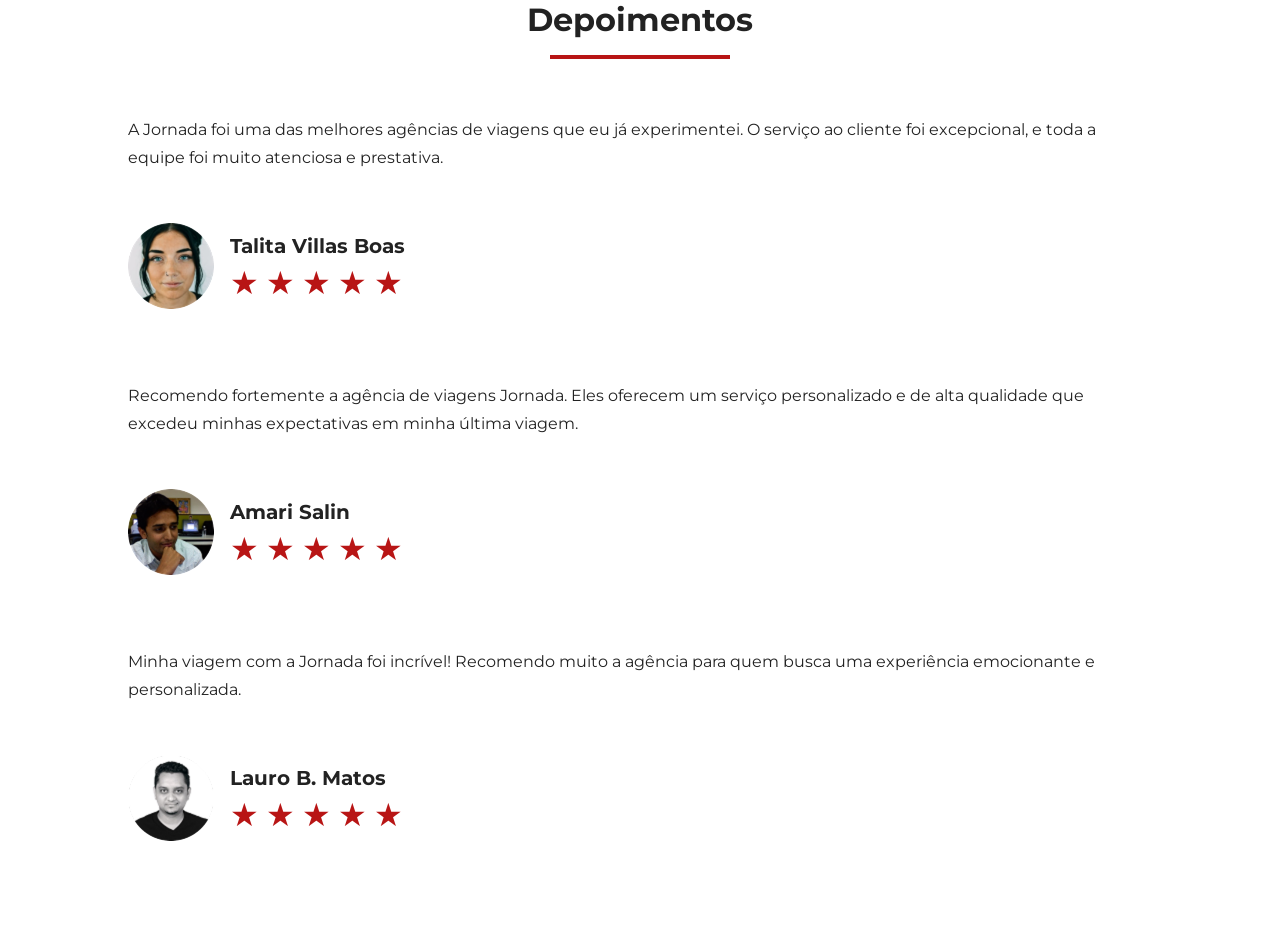
==== index.html @ 0ff7e0fc "Início da construção da sessão de depoimentos" ====
<!doctype html>
<html lang="pt-br">
  <head>
    <meta charset="UTF-8" />
    <meta name="viewport" content="width=device-width, initial-scale=1.0" />
    <title>Jornada Viagens</title>
    <link rel="stylesheet" href="css/style.css" />
  </head>
  <body>
    <!-- <header>
      <a href="index.html" title="Voltar para a página inicial" class="logo">
        <img
          class="logo-mobile"
          src="./img/bussola-jornada-branca.png"
          alt="Bussola do logo Jornada Viagens, na cor branca"
        />
        <img
          class="logo-desktop"
          src="./img/bussola-com-texto-jornada-branco.png"
          alt="Bussola do logo Jornada Viagens, na cor branca"
        />
      </a>
      <div class="navigation-menu">
        <label for="menu"><img src="./img/menu.png" alt="Menu" /></label>
        <input type="checkbox" name="" id="menu" hidden />
        <nav>
          <ul>
            <li>
              <a href="blog.html" target="_blank" title="Acessar blog">Blog</a>
            </li>
            <li>
              <a
                href="pacotes.html"
                target="_blank"
                title="Acessar pacotes de viagem"
                >Pacotes de viagem</a
              >
            </li>
            <li>
              <a href="contato.html" target="_blank" title="Acessar contato"
                >Contato</a
              >
            </li>
          </ul>
        </nav>
      </div>
    </header>

    <section class="hero">
      <div class="hero-img"></div>
      <h2>
        Somos uma agência apaixonada por criar viagens inesquecíveis. Do destino
        à seleção das atividades, cuidamos de todos os detalhes para que você
        aproveite ao máximo cada momento da sua jornada!
      </h2>
    </section>

    <section class="offers">
      <div class="section-title">
        <h2>Ofertas da semana</h2>
        <hr />
      </div>
      <div class="offer-cards">
        <article class="card japao">
          <header>
            <p>HOTEL + AÉREO</p>
            <h3>Japão <br> <span>R$4000</span></h3>
          </header>
          <footer>
            <a href="#" class="button">Ver detalhes</a>
          </footer>
        </article>

        <article class="card sanandreas">
          <header>
            <p>HOTEL + AÉREO</p>
            <h3>San Andreas <br> <span>R$3000</span></h3>
          </header>
          <footer>
            <a href="#" class="button">Ver detalhes</a>
          </footer>
        </article>

        <article class="card paraiba">
          <header>
            <p>HOTEL + AÉREO</p>
            <h3>Paraíba <br> <span>R$1200</span></h3>
          </header>
          <footer>
            <a href="#" class="button">Ver detalhes</a>
          </footer>
        </article>

        <article class="card manaus">
          <header>
            <p>HOTEL + AÉREO</p>
            <h3>Manaus <br> <span>R$1600</span></h3>
          </header>
          <footer>
            <a href="#" class="button">Ver detalhes</a>
          </footer>
        </article>
      </div>
    </section>
  
    <section class="categories">
      <div class="section-title">
        <h2>Busque por Categoria</h2>
        <hr>
      </div>
      <div class="categories-cards">
        <div class="card">
          <a 
          href="#"
          target="_blank"
          title="Busque pela categoria Pacotes Nacionais">
            <img 
            src="./img/pacotes-nacionais-icon.svg" alt="Ícone cinza de uma pessoa fazendo caminhada">
            <h3>Pacotes Nacionais</h3>
          </a>
        </div>
        <div class="card">
          <a 
          href="#"
          target="_blank"
          title="Busque pela categoria Pacotes Internacionais">
            <img src="./img/pacotes-internacionais-icon.svg" alt="Ícone cinza de um avião">
            <h3>Pacotes Internacionais</h3>
          </a>
        </div>
        <div class="card">
          <a 
          href="#"
          target="_blank"
          title="Busque pela categoria Transfer">
            <img src="./img/transfer-icon.svg" alt="Ícone cinza de um carro">
            <h3>Transfer</h3>
          </a>
        </div>
        <div class="card">
          <a 
          href="#"
          target="_blank"
          title="Busque pela categoria Seguro Viagem">
            <img src="./img/seguro-viagem-icon.svg" alt="Ícone cinza de um globo com um cadeado">
            <h3>Seguro Viagem</h3>
          </a>
        </div>
      </div>
    </section> 

    <section class="destinations">
      <div class="section-title">
        <h2>Destinos Populares</h2>
        <hr>
      </div>
      <div class="destinations-items">
        <article class="item">
          <header>
            <div class="img-item tokyo"></div>
            <h4>Tokyo</h4>
          </header>
          <p>Tóquio é uma cidade vibrante e cosmopolita, com seus templos históricos, museus de arte moderna e arranha-céus icônicos. Não perca a chance de mergulhar em sua atmosfera fascinante.</p>
          <footer>
            <a href="#" class="button">Ver detalhes</a>
          </footer>
        </article>
        <article class="item">
          <header>
            <div class="img-item osaka"></div>
            <h4>Osaka</h4>
          </header>
          <p>Osaka é uma cidade agitada e moderna no Japãos. A cidade é famosa por sua gastronomia deliciosa e por ser um excelente ponto de partida para explorar outras cidades japonesas próximas.</p>
          <footer>
            <a href="#" class="button">Ver detalhes</a>
          </footer>
        </article>
      </div>
    </section> 

    <section class="payments">
      <div class="section-title">
        <h2>Condições de pagamento</h2>
        <hr />
      </div>
      <div class="payments-content">
        <div class="text-content">
          <h3 class="content-title">Parcelamento em até 12x!</h3>
          <p class="content-text">Viaje pagando em até 12 parcelas no cartão, à vista no crédito com 5% de desconto ou no Pix com 10% de desconto! </p>
        </div>
        <div class="image-content">
          <div class="image bag"></div>
          <div class="image passport"></div>
          <div class="image people colspan-2"></div>
        </div>
      </div>
    </section> -->

    <section class="testimonials">
      <div class="section-title">
        <h2>Depoimentos</h2>
        <hr />
      </div>
      <div class="testimonial-container">
        <article>
          <header>
            <p>A Jornada foi uma das melhores agências de viagens que eu já experimentei. O serviço ao cliente foi excepcional, e toda a equipe foi muito atenciosa e prestativa.</p>
          </header>
          <footer>
            <img src="./img/profile-talita.png" alt="Imagem de perfil da cliente Talita">
            <div class="profile-content">
              <h4>Talita Villas Boas</h4>
              <div class="rating">
                <span class="star">★</span>
                <span class="star">★</span>
                <span class="star">★</span>
                <span class="star">★</span>
                <span class="star">★</span>
              </div>
            </div>
          </footer>
        </article>
        <article>
          <header>
            <p>Recomendo fortemente a agência de viagens Jornada. Eles oferecem um serviço personalizado e de alta qualidade que excedeu minhas expectativas em minha última viagem.</p>
          </header>
          <footer>
            <img src="./img/profile-amari.png" alt="Imagem de perfil da cliente Amari">
            <div class="profile-content">
              <h4>Amari Salin</h4>
              <div class="rating">
                <span class="star">★</span>
                <span class="star">★</span>
                <span class="star">★</span>
                <span class="star">★</span>
                <span class="star">★</span>
              </div>
            </div>
          </footer>
        </article>
        <article>
          <header>
            <p>Minha viagem com a Jornada foi incrível! Recomendo muito a agência para quem busca uma experiência emocionante e personalizada.</p>
          </header>
          <footer>
            <img src="./img/profile-lauro.png" alt="Imagem de perfil da cliente Lauro">
            <div class="profile-content">
              <h4>Lauro B. Matos</h4>
              <div class="rating">
                <span class="star">★</span>
                <span class="star">★</span>
                <span class="star">★</span>
                <span class="star">★</span>
                <span class="star">★</span>
              </div>
            </div>
          </footer>
        </article>
      </div>
    </section>
  </body>
</html>
---- css/style.css ----
@import url("./global.css");
@import url("./header.css");
@import url("./hero.css");
@import url("./offers.css");
@import url('./categories.css');
@import url("./destinations.css");
@import url("./payments.css");
@import url("./testimonials.css");
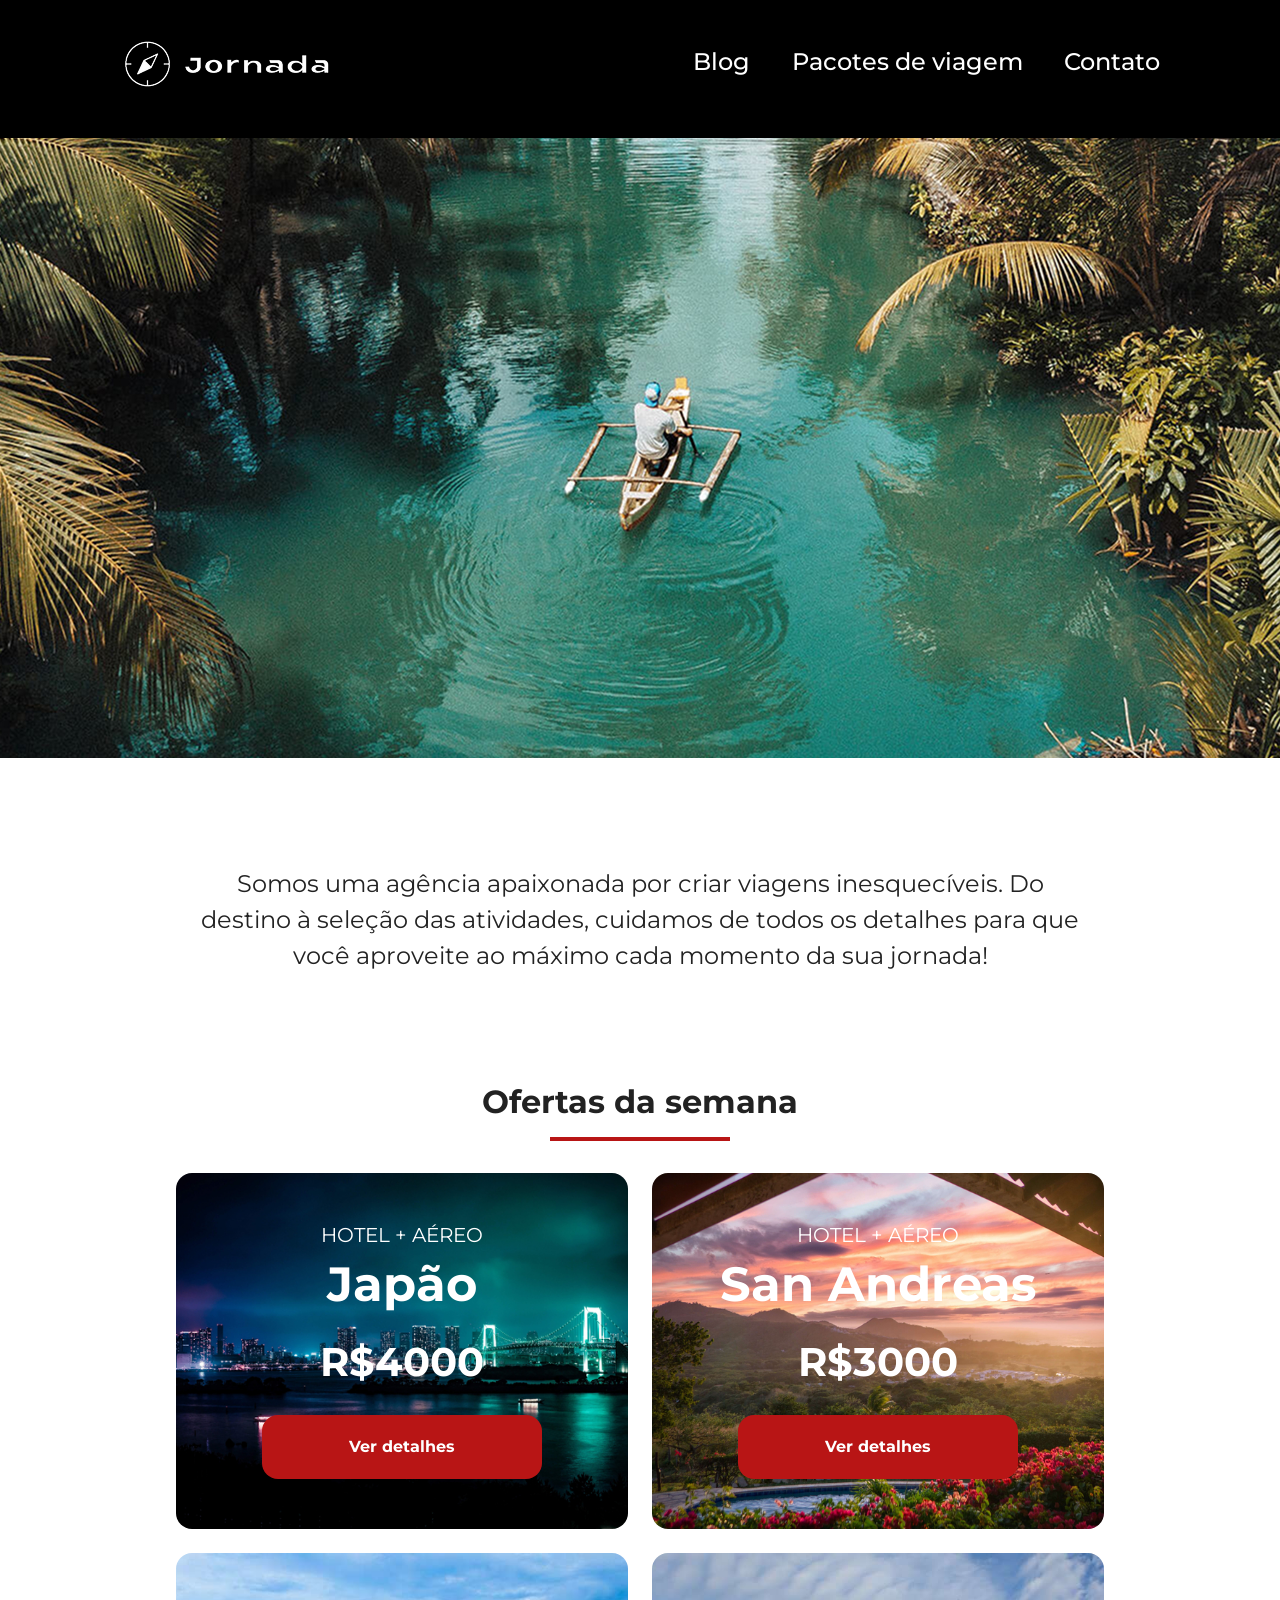
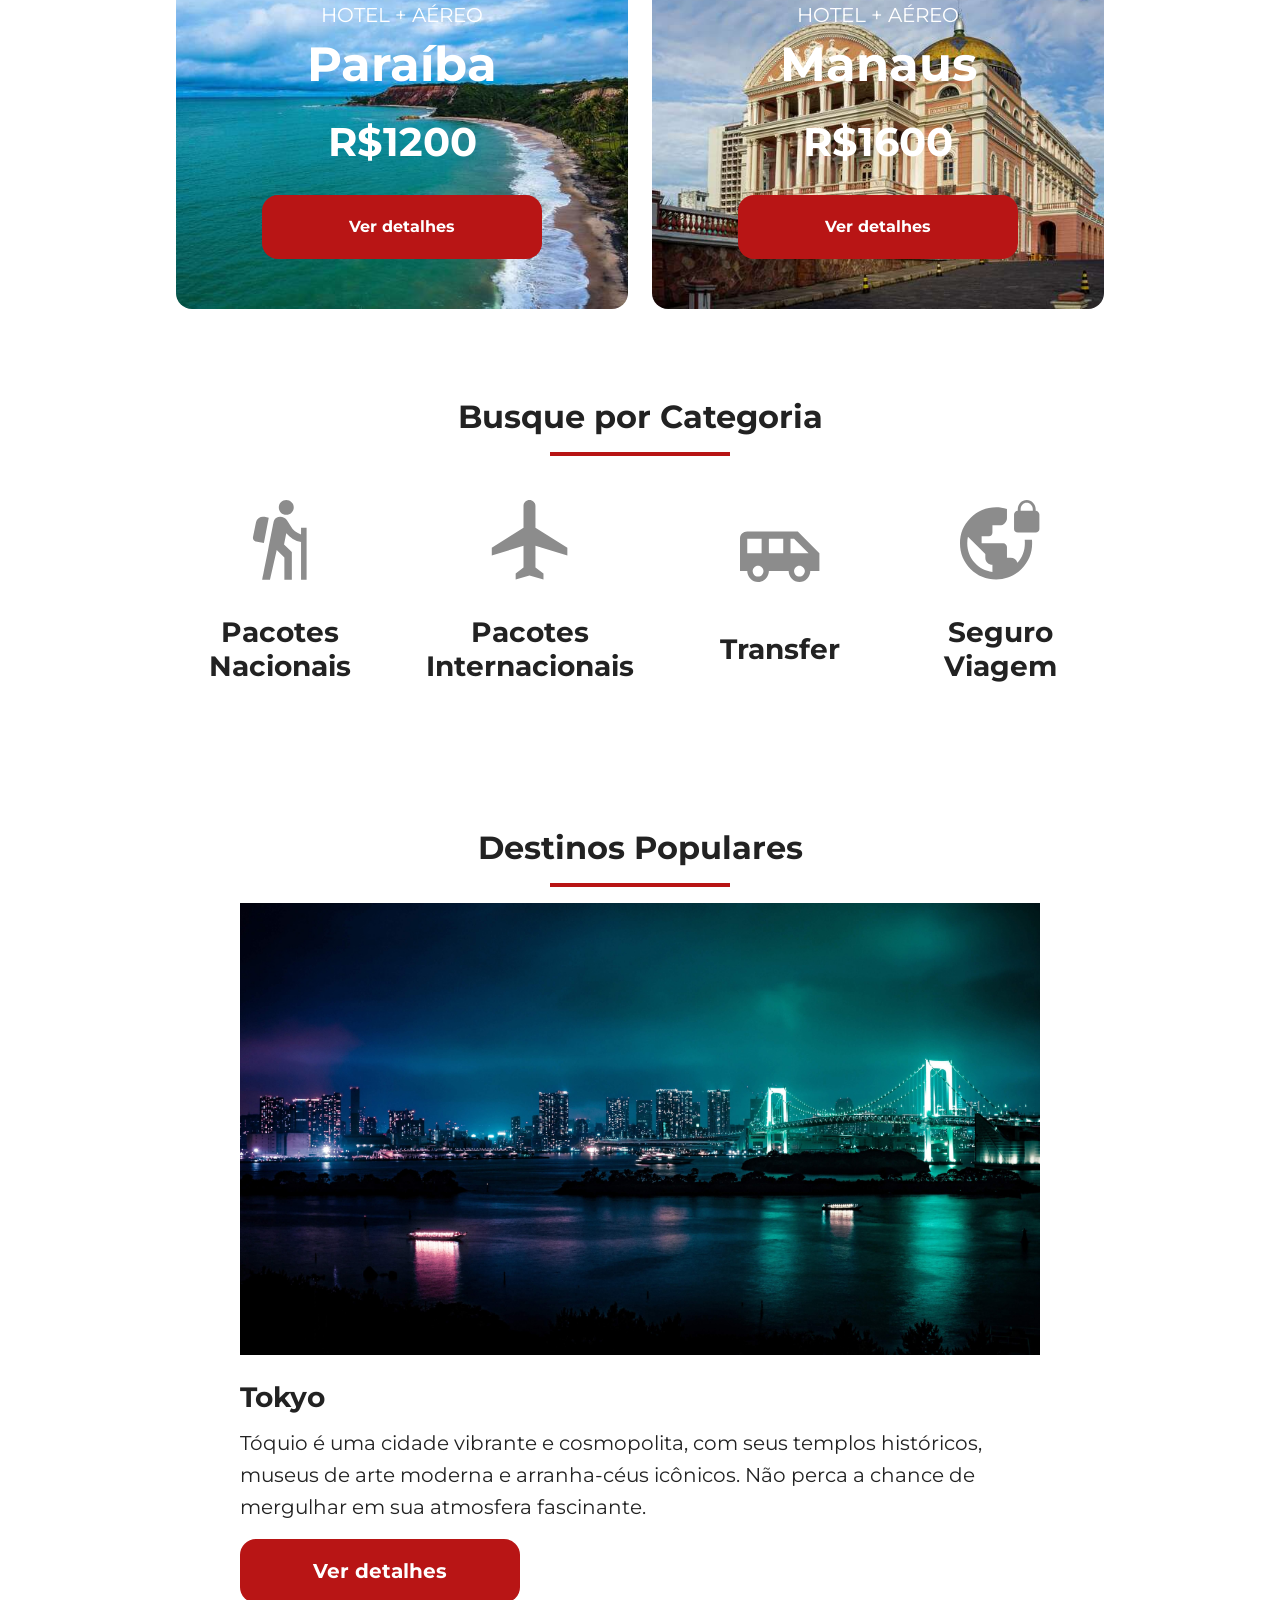
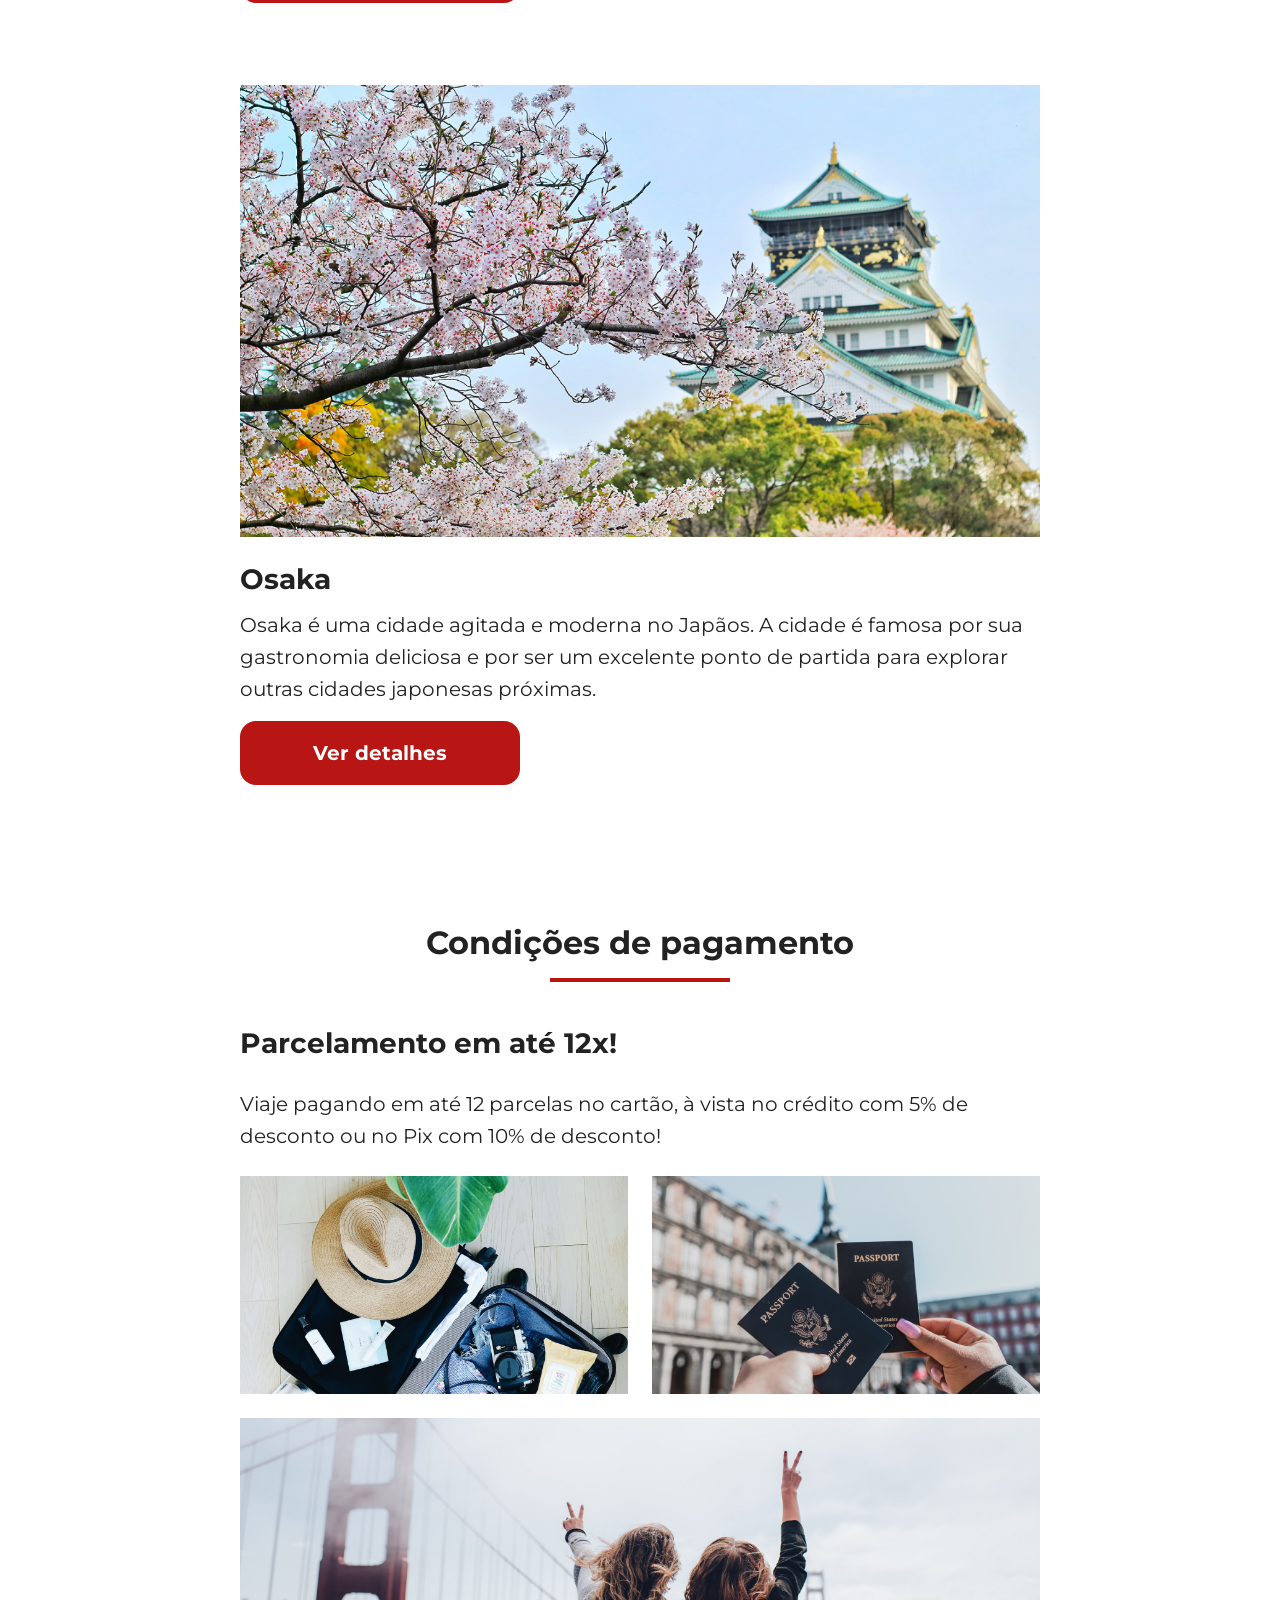
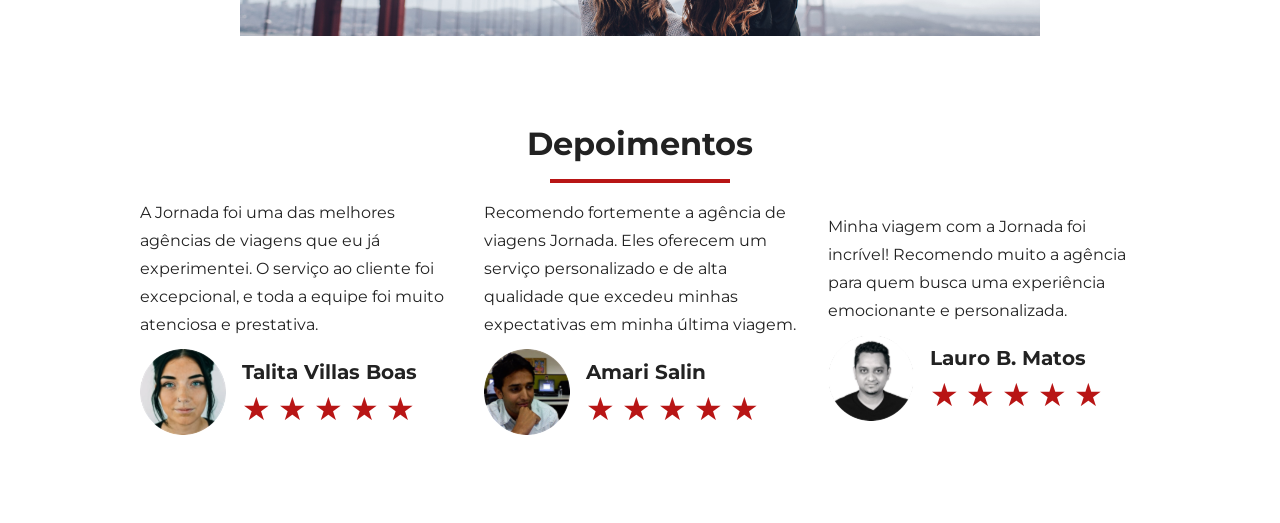
==== commit 79d946ce: "Ajustes da responsividade da sessão de depoimentos para tablet e desktop" ====
--- a/index.html
+++ b/index.html
@@ -7,7 +7,7 @@
     <link rel="stylesheet" href="css/style.css" />
   </head>
   <body>
-    <!-- <header>
+    <header>
       <a href="index.html" title="Voltar para a página inicial" class="logo">
         <img
           class="logo-mobile"
@@ -194,7 +194,7 @@
           <div class="image people colspan-2"></div>
         </div>
       </div>
-    </section> -->
+    </section>
 
     <section class="testimonials">
       <div class="section-title">
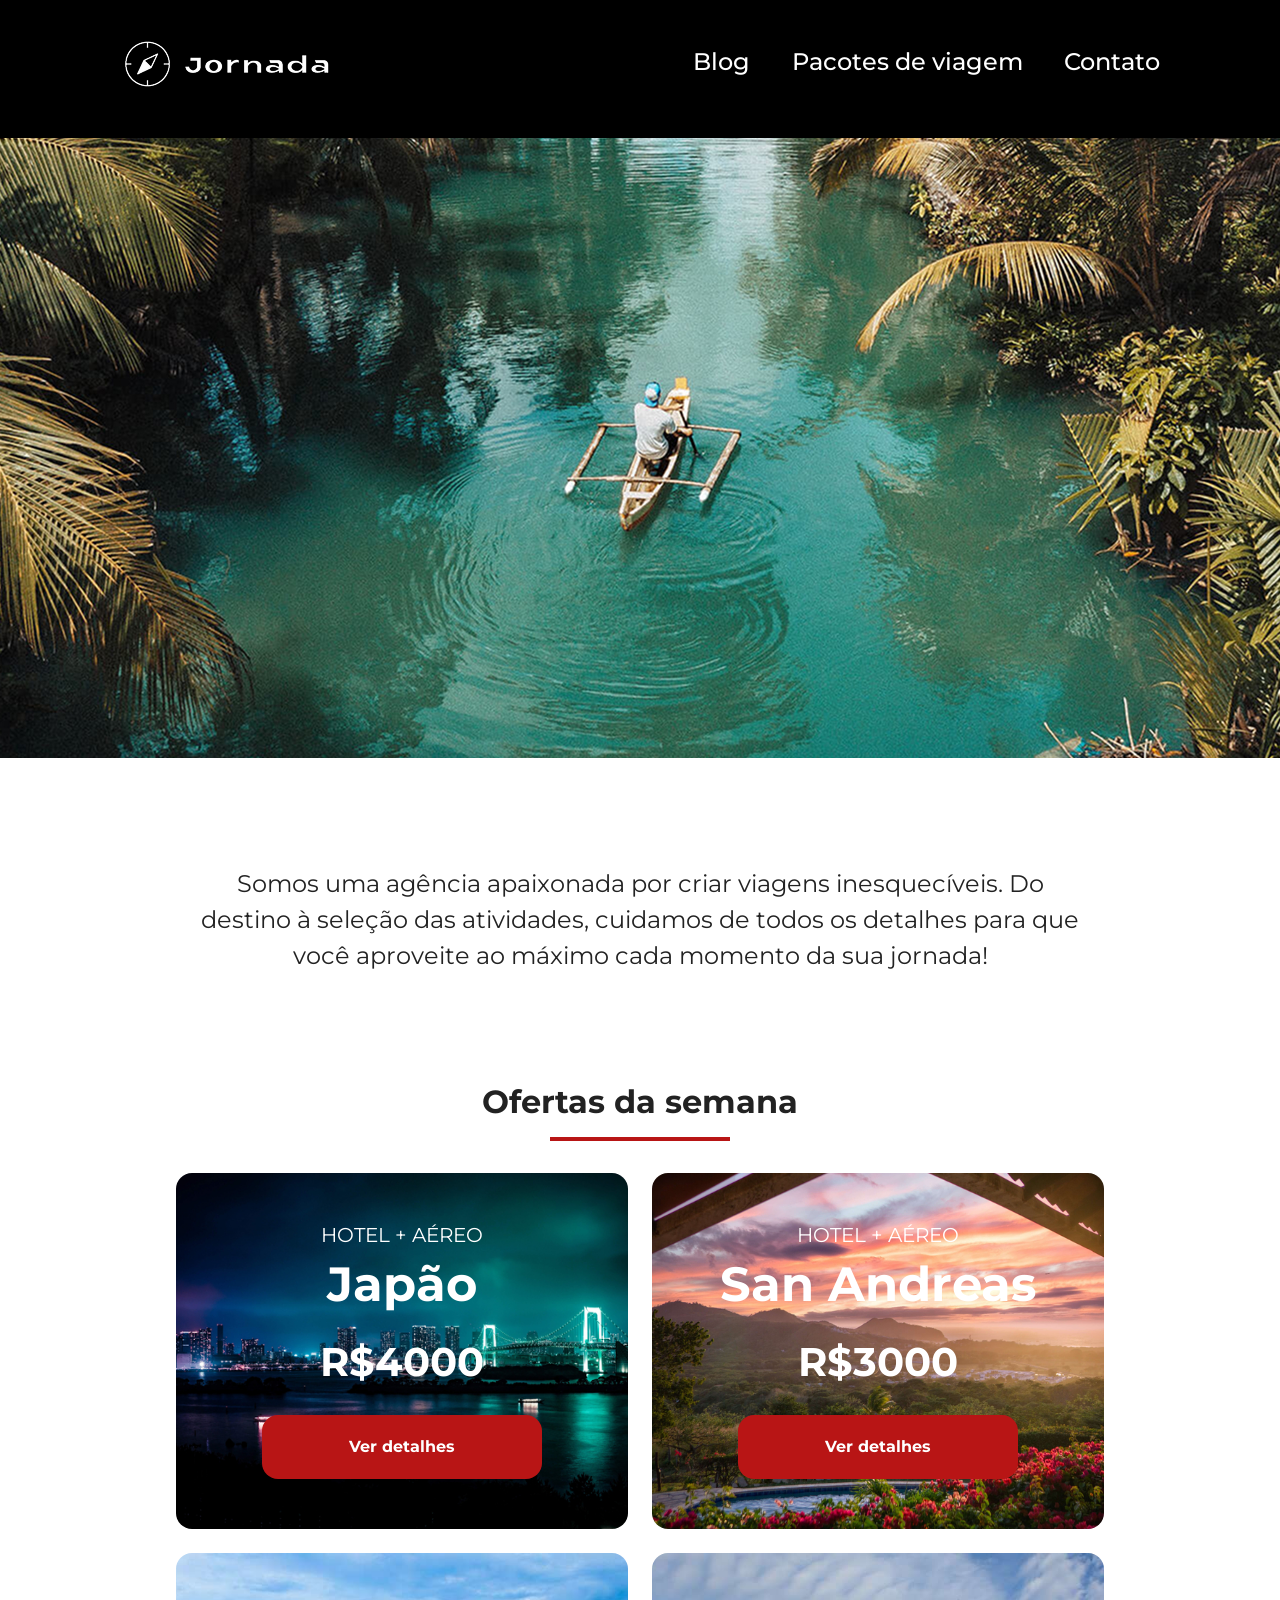
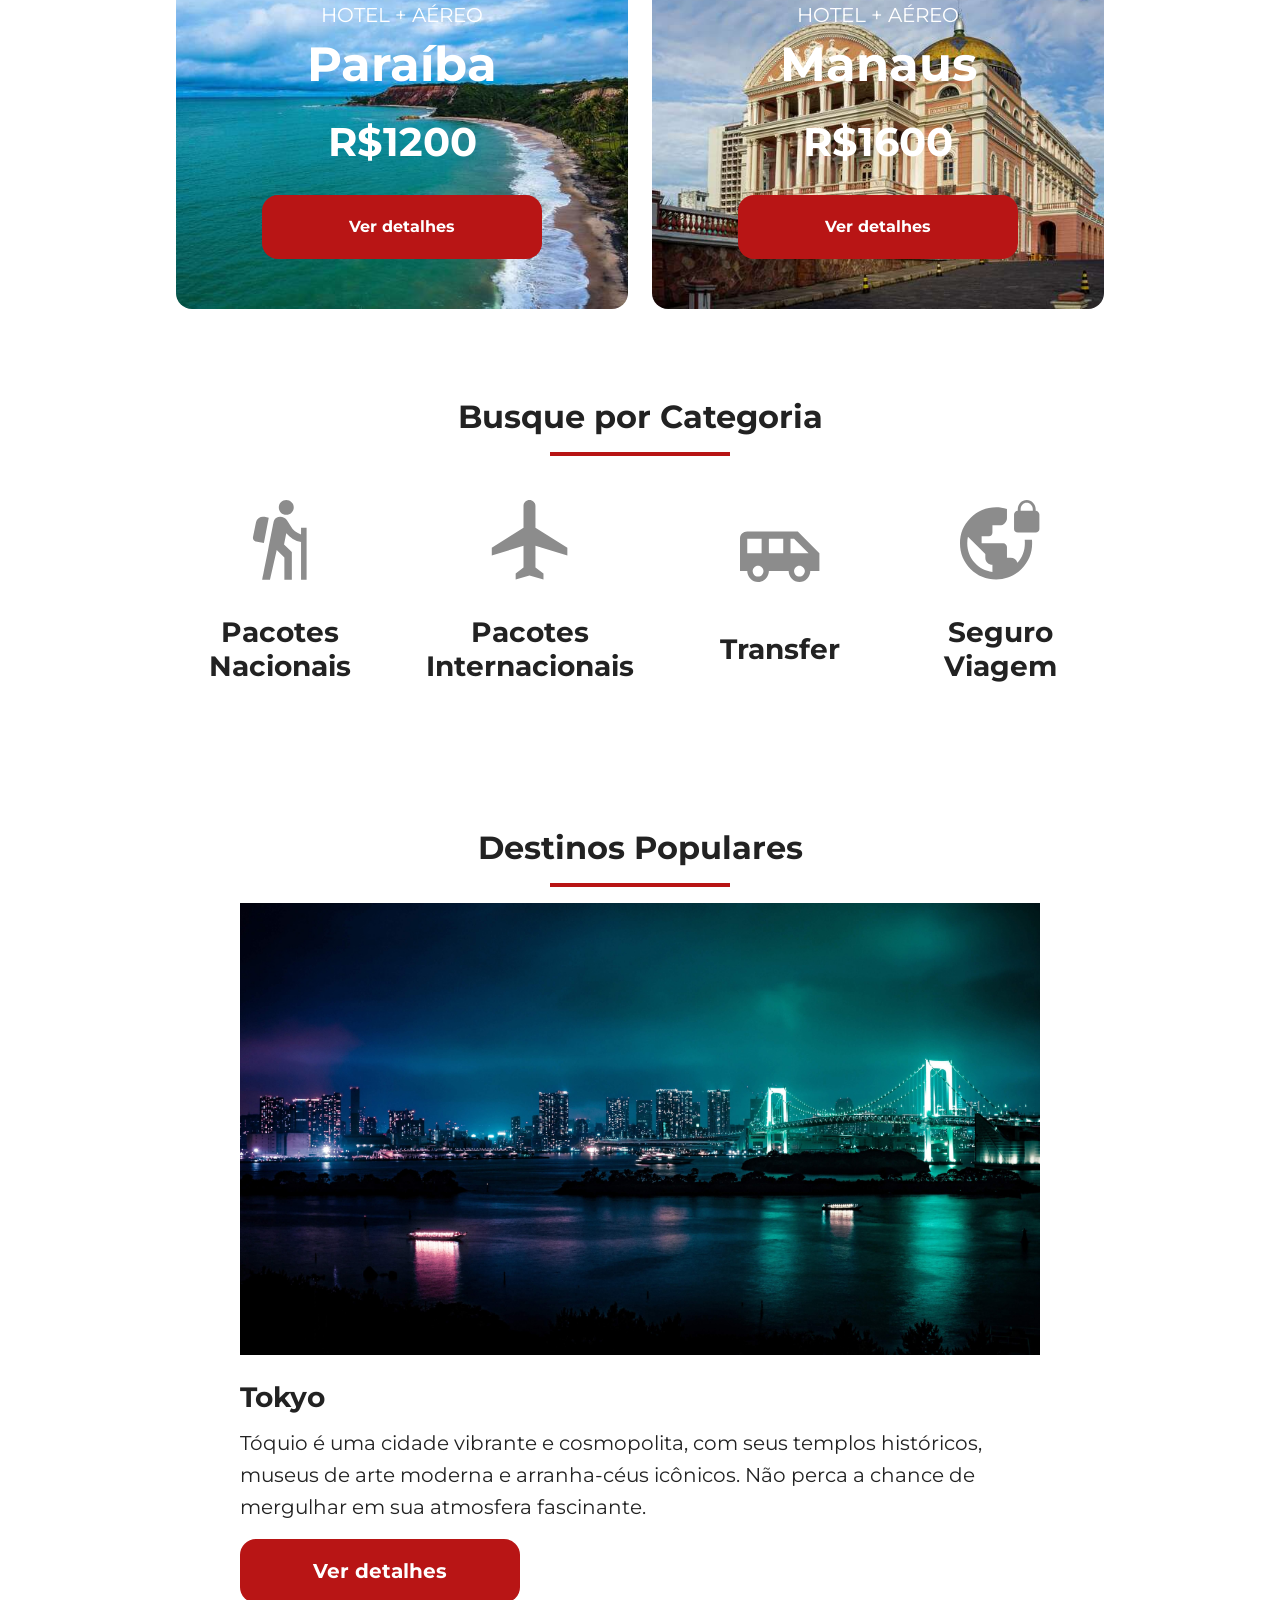
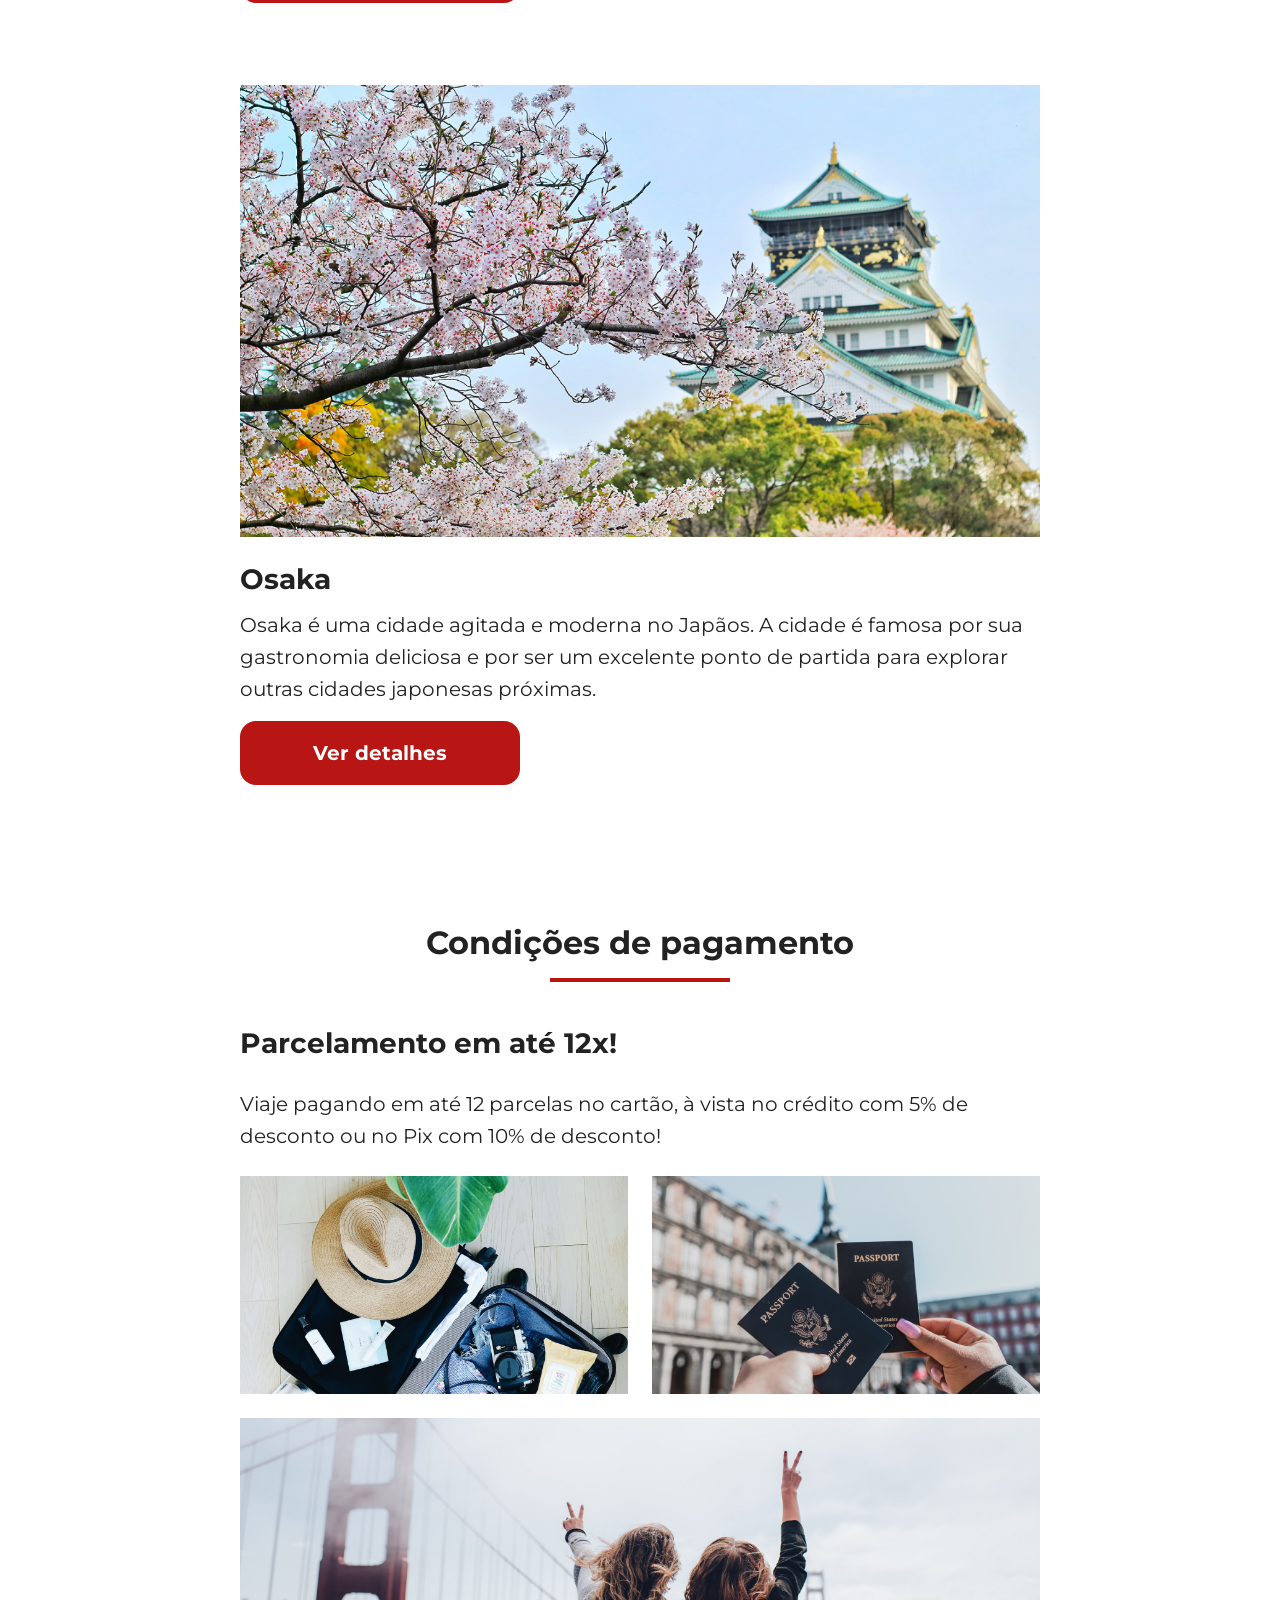
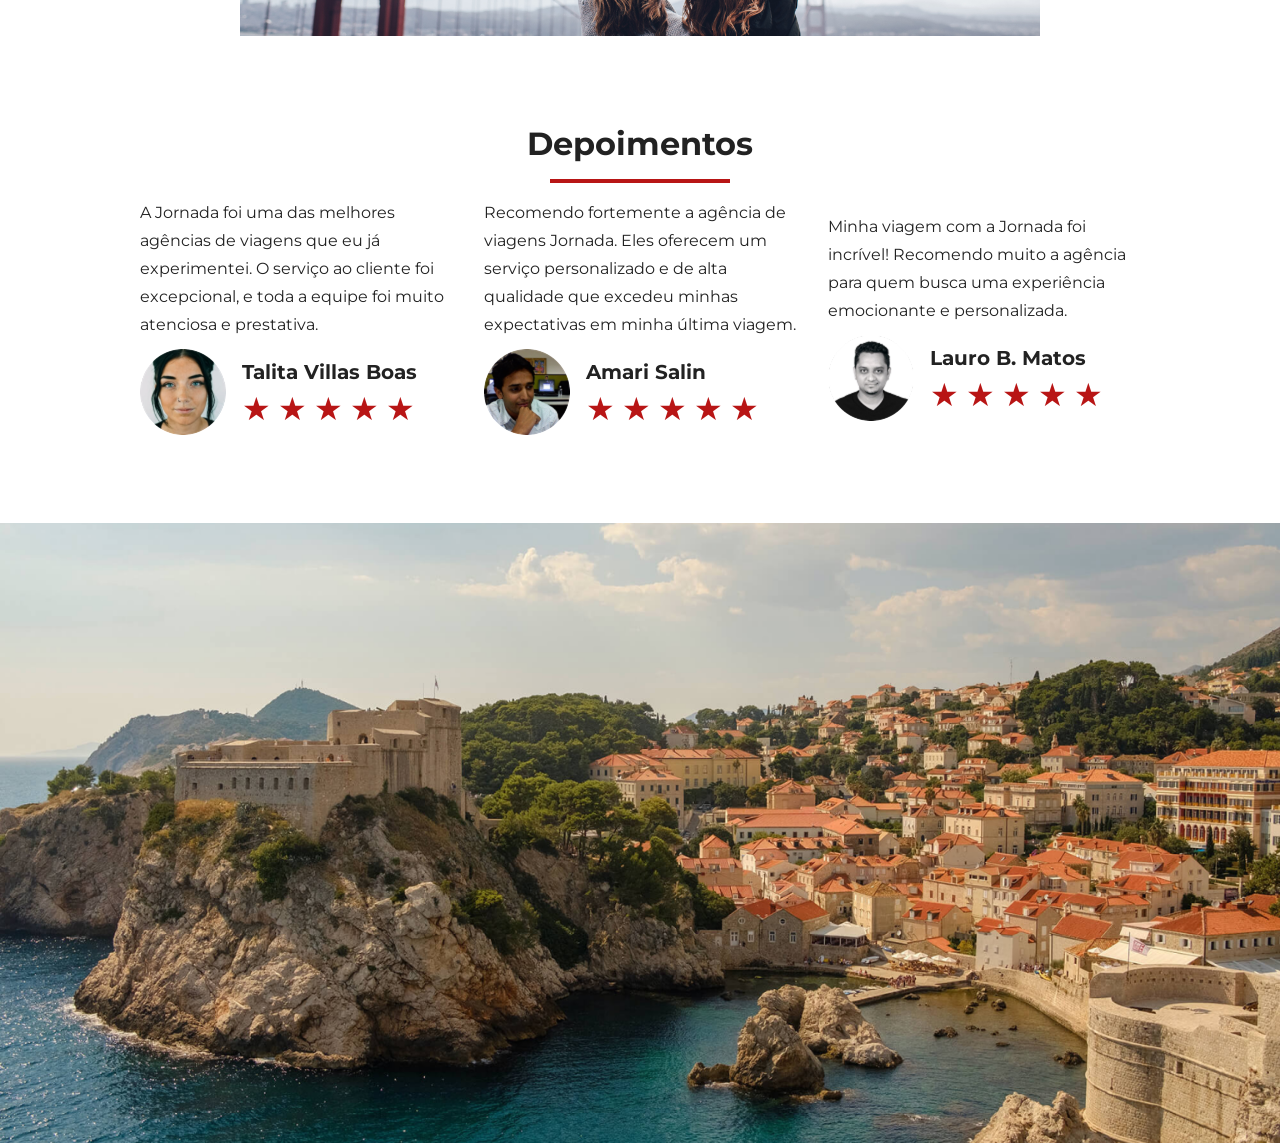
==== commit 0a7480ce: "Adicionado hero do footer" ====
--- a/index.html
+++ b/index.html
@@ -258,5 +258,9 @@
         </article>
       </div>
     </section>
+
+    <section class="hero">
+      <div class="hero-img hero-footer"></div>
+    </section>
   </body>
 </html>
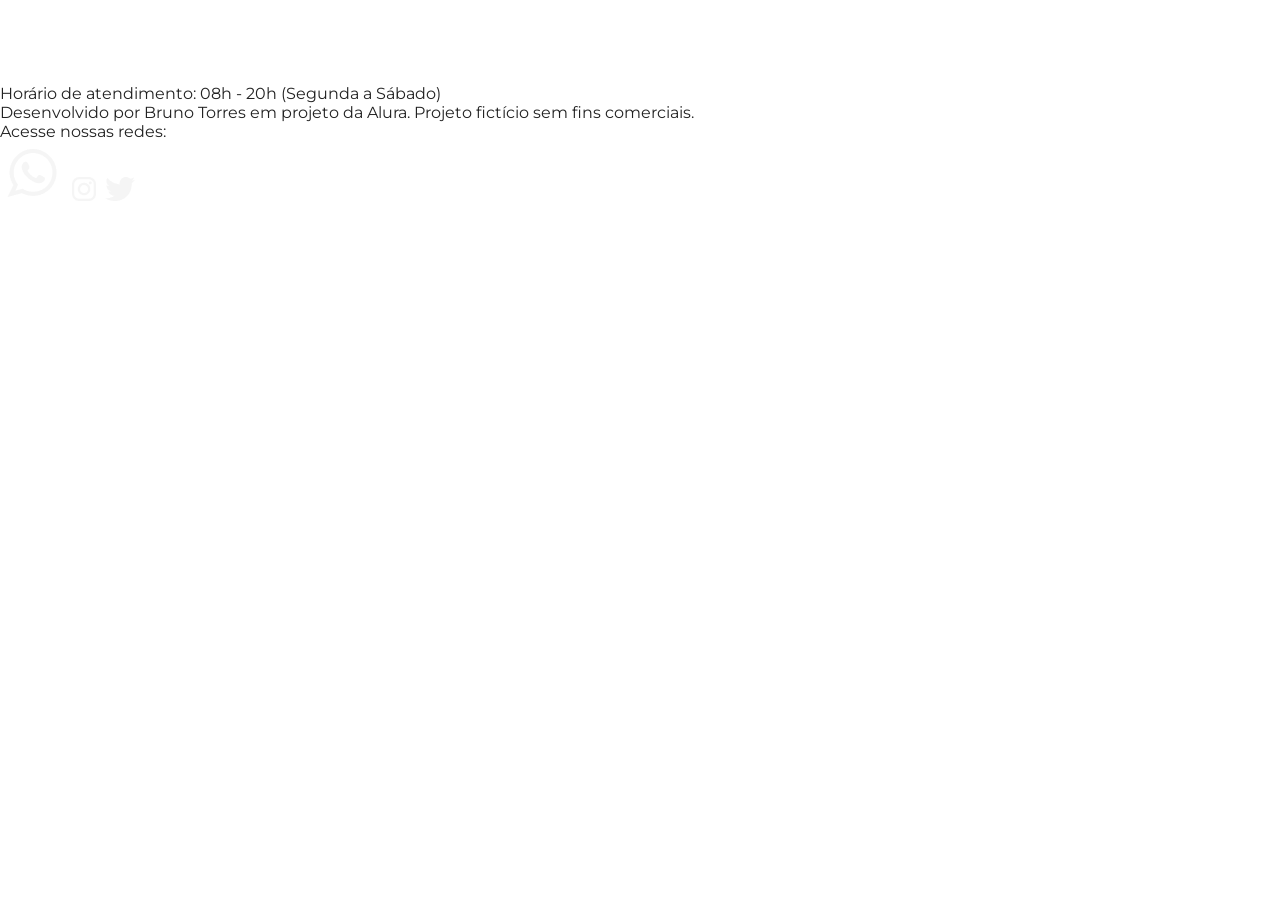
==== commit fc1cf484: "Adicionada estrutura HTML do footer" ====
--- a/index.html
+++ b/index.html
@@ -7,7 +7,7 @@
     <link rel="stylesheet" href="css/style.css" />
   </head>
   <body>
-    <header>
+    <!--<header>
       <a href="index.html" title="Voltar para a página inicial" class="logo">
         <img
           class="logo-mobile"
@@ -261,6 +261,21 @@
 
     <section class="hero">
       <div class="hero-img hero-footer"></div>
-    </section>
+    </section> -->
+  
+    <footer>
+      <div class="footer-content">
+        <img src="img/logo-jornada-viagens.png" alt="">
+        <p>Horário de atendimento: 08h - 20h (Segunda a Sábado)</p>
+        <p>Desenvolvido por Bruno Torres em projeto da Alura. Projeto fictício sem fins comerciais.</p>
+      </div>
+      <div class="footer-socials">
+        <p>Acesse nossas redes:</p>
+        <a href="#"><img src="./img/logo-whatsapp.png" alt=""></a>
+        <a href="#"><img src="./img/logo-instagram.png" alt=""></a>
+        <a href="#"><img src="./img/logo-twitter.png" alt=""></a>
+      </div>
+    </footer>
+  
   </body>
 </html>
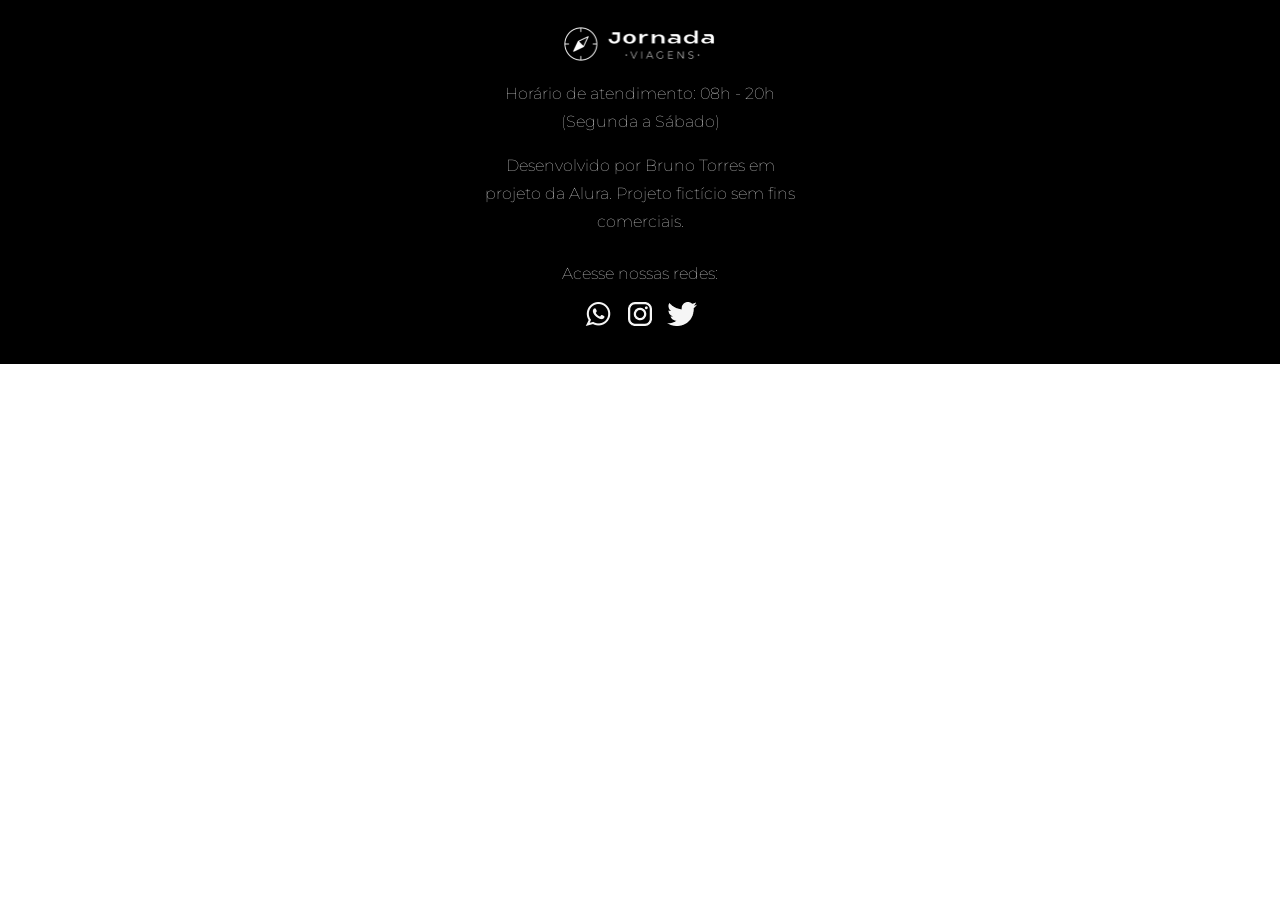
==== commit 8941a4da: "Estilização do footer na versão mobile" ====
--- a/index.html
+++ b/index.html
@@ -263,7 +263,7 @@
       <div class="hero-img hero-footer"></div>
     </section> -->
   
-    <footer>
+    <footer class="footer">
       <div class="footer-content">
         <img src="img/logo-jornada-viagens.png" alt="">
         <p>Horário de atendimento: 08h - 20h (Segunda a Sábado)</p>
@@ -271,9 +271,11 @@
       </div>
       <div class="footer-socials">
         <p>Acesse nossas redes:</p>
-        <a href="#"><img src="./img/logo-whatsapp.png" alt=""></a>
-        <a href="#"><img src="./img/logo-instagram.png" alt=""></a>
-        <a href="#"><img src="./img/logo-twitter.png" alt=""></a>
+        <div class="social-icons">
+          <a href="#"><img src="./img/logo-whatsapp.png" alt=""></a>
+          <a href="#"><img src="./img/logo-instagram.png" alt=""></a>
+          <a href="#"><img src="./img/logo-twitter.png" alt=""></a>
+        </div>
       </div>
     </footer>
   
--- a/css/style.css
+++ b/css/style.css
@@ -5,4 +5,5 @@
 @import url('./categories.css');
 @import url("./destinations.css");
 @import url("./payments.css");
-@import url("./testimonials.css");+@import url("./testimonials.css");
+@import url("./footer.css");
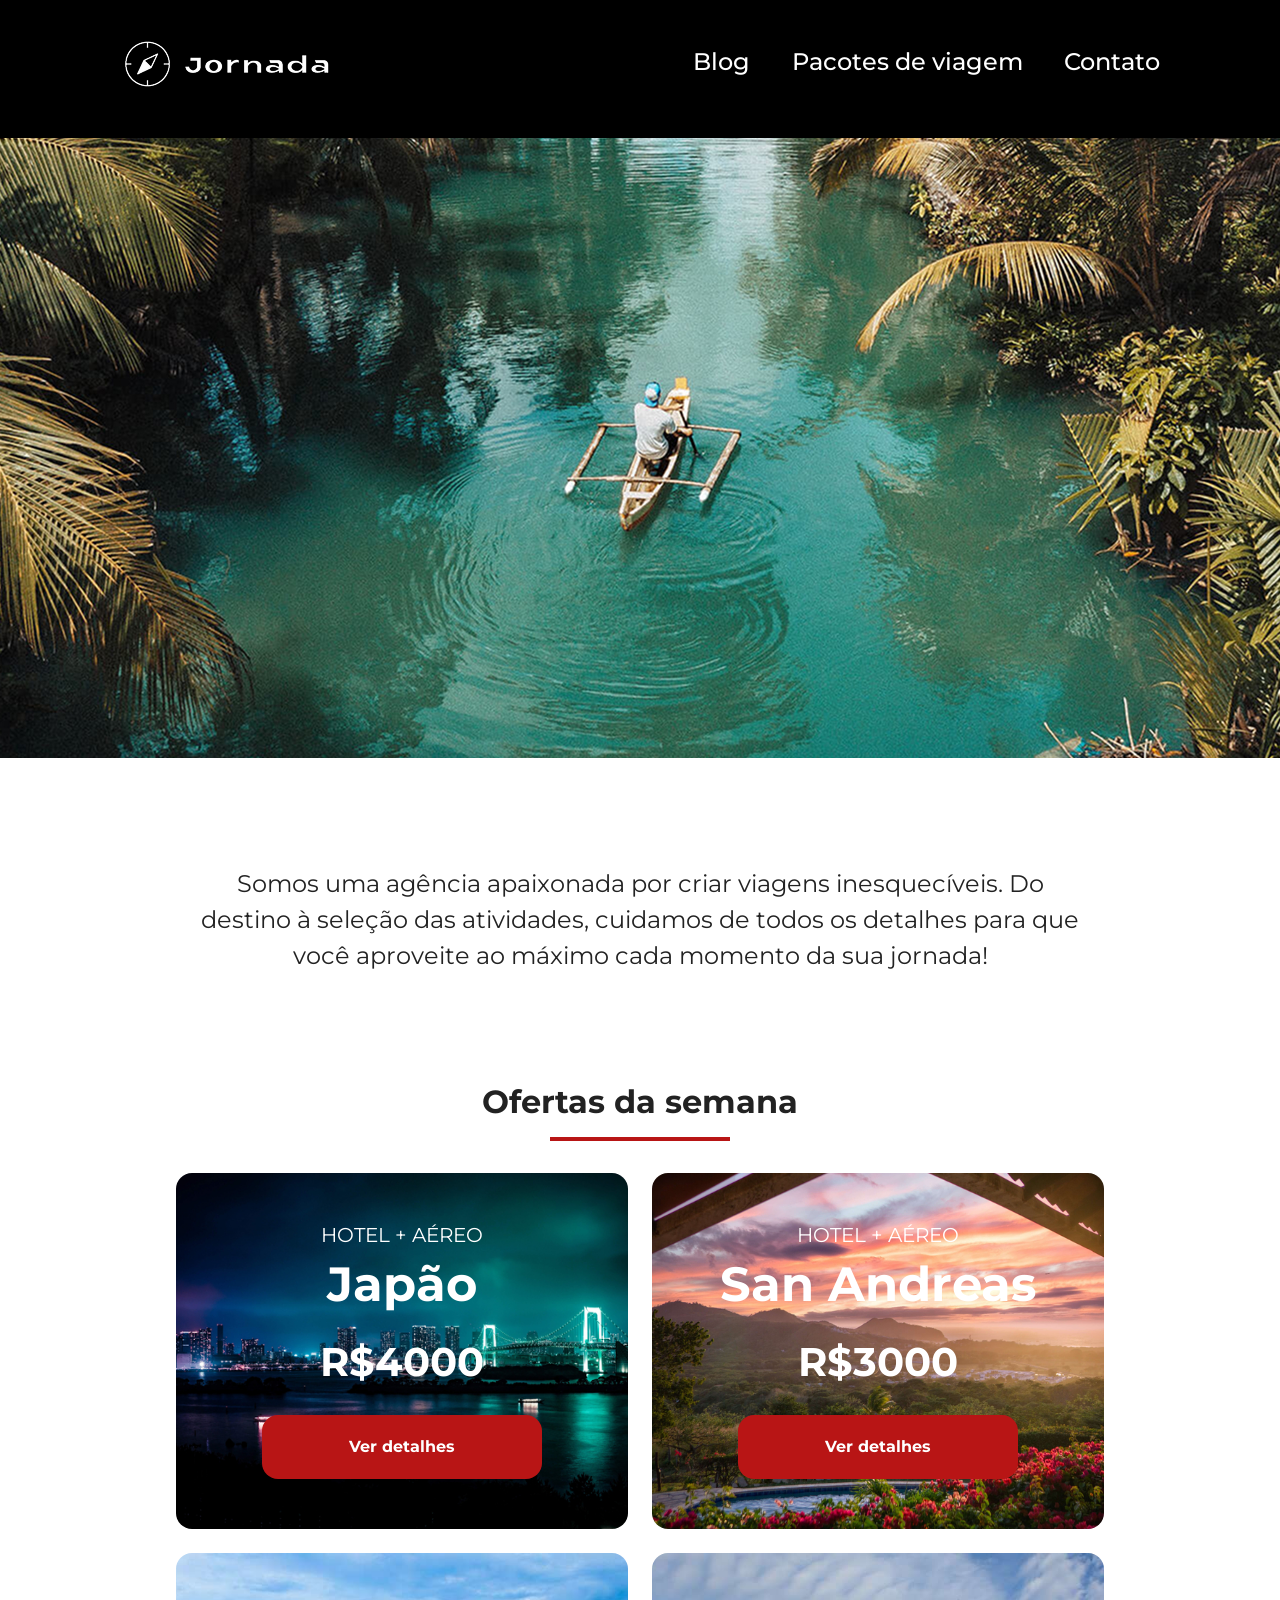
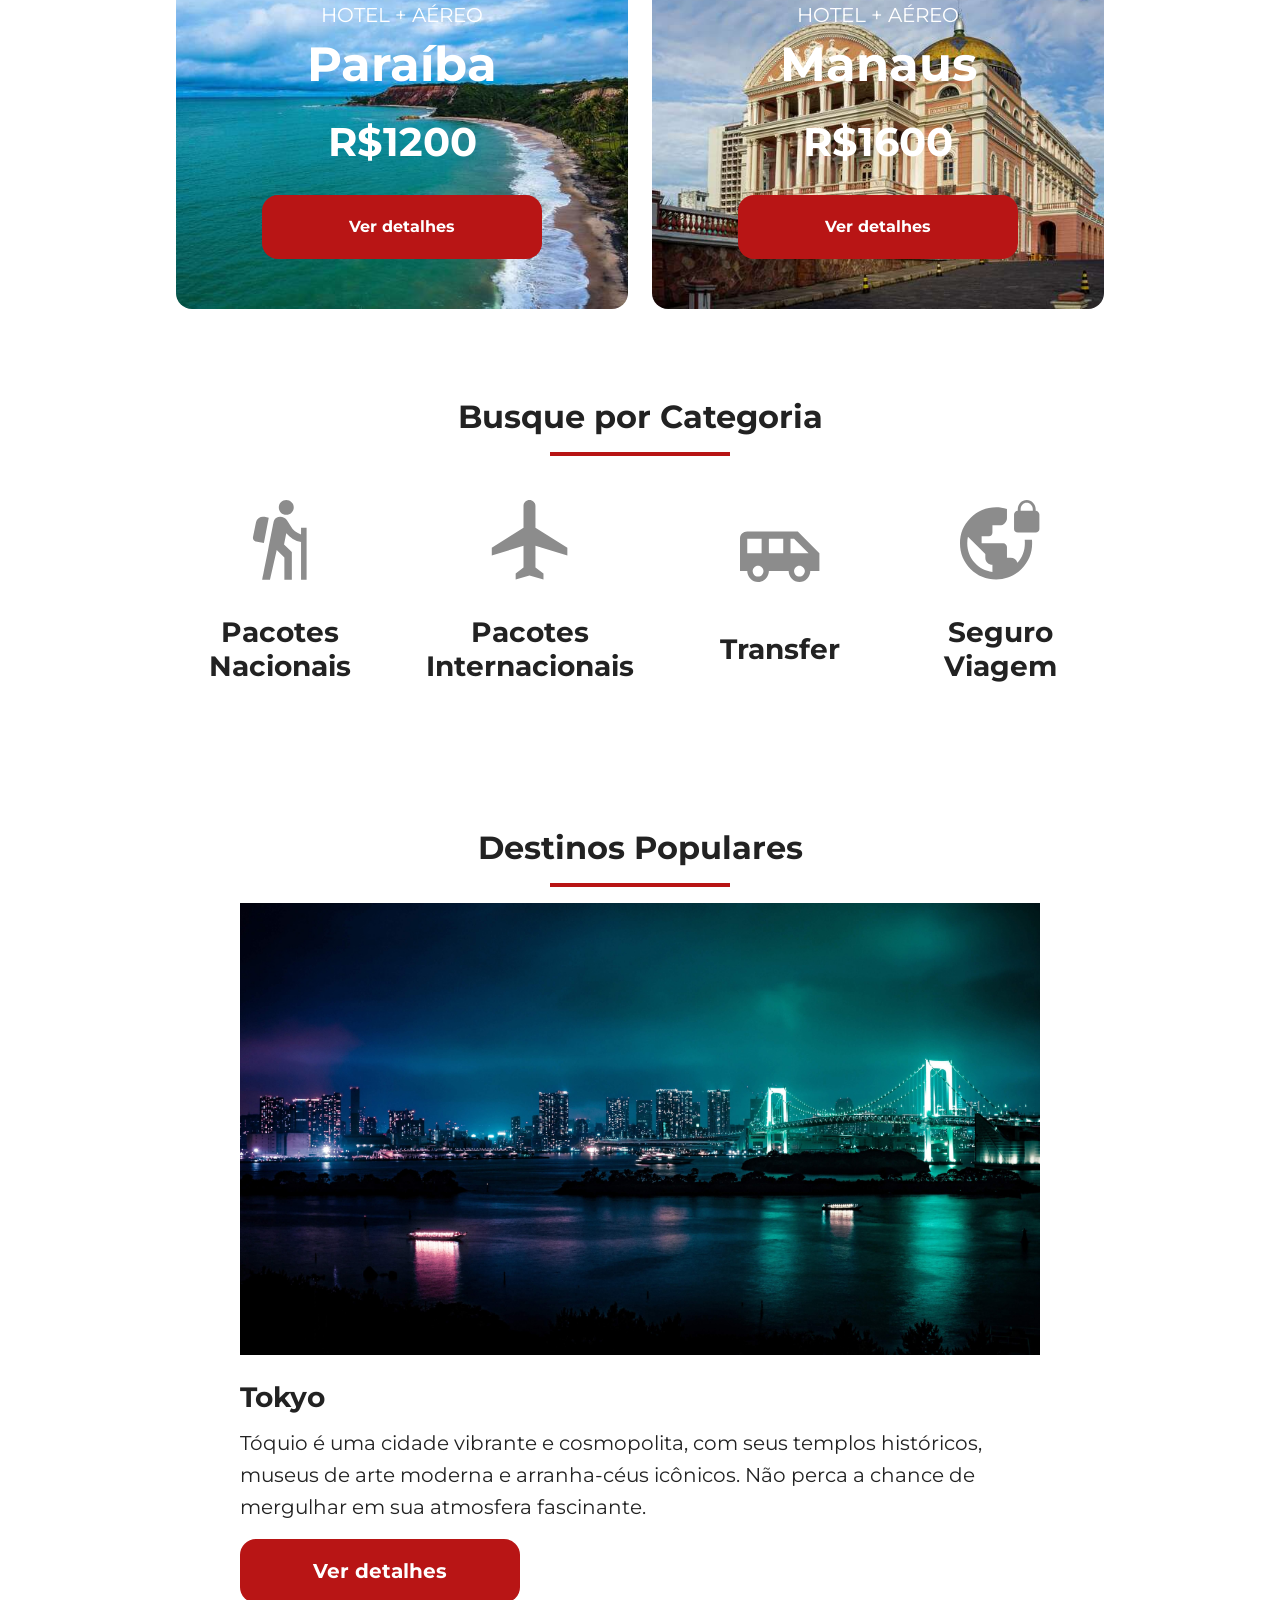
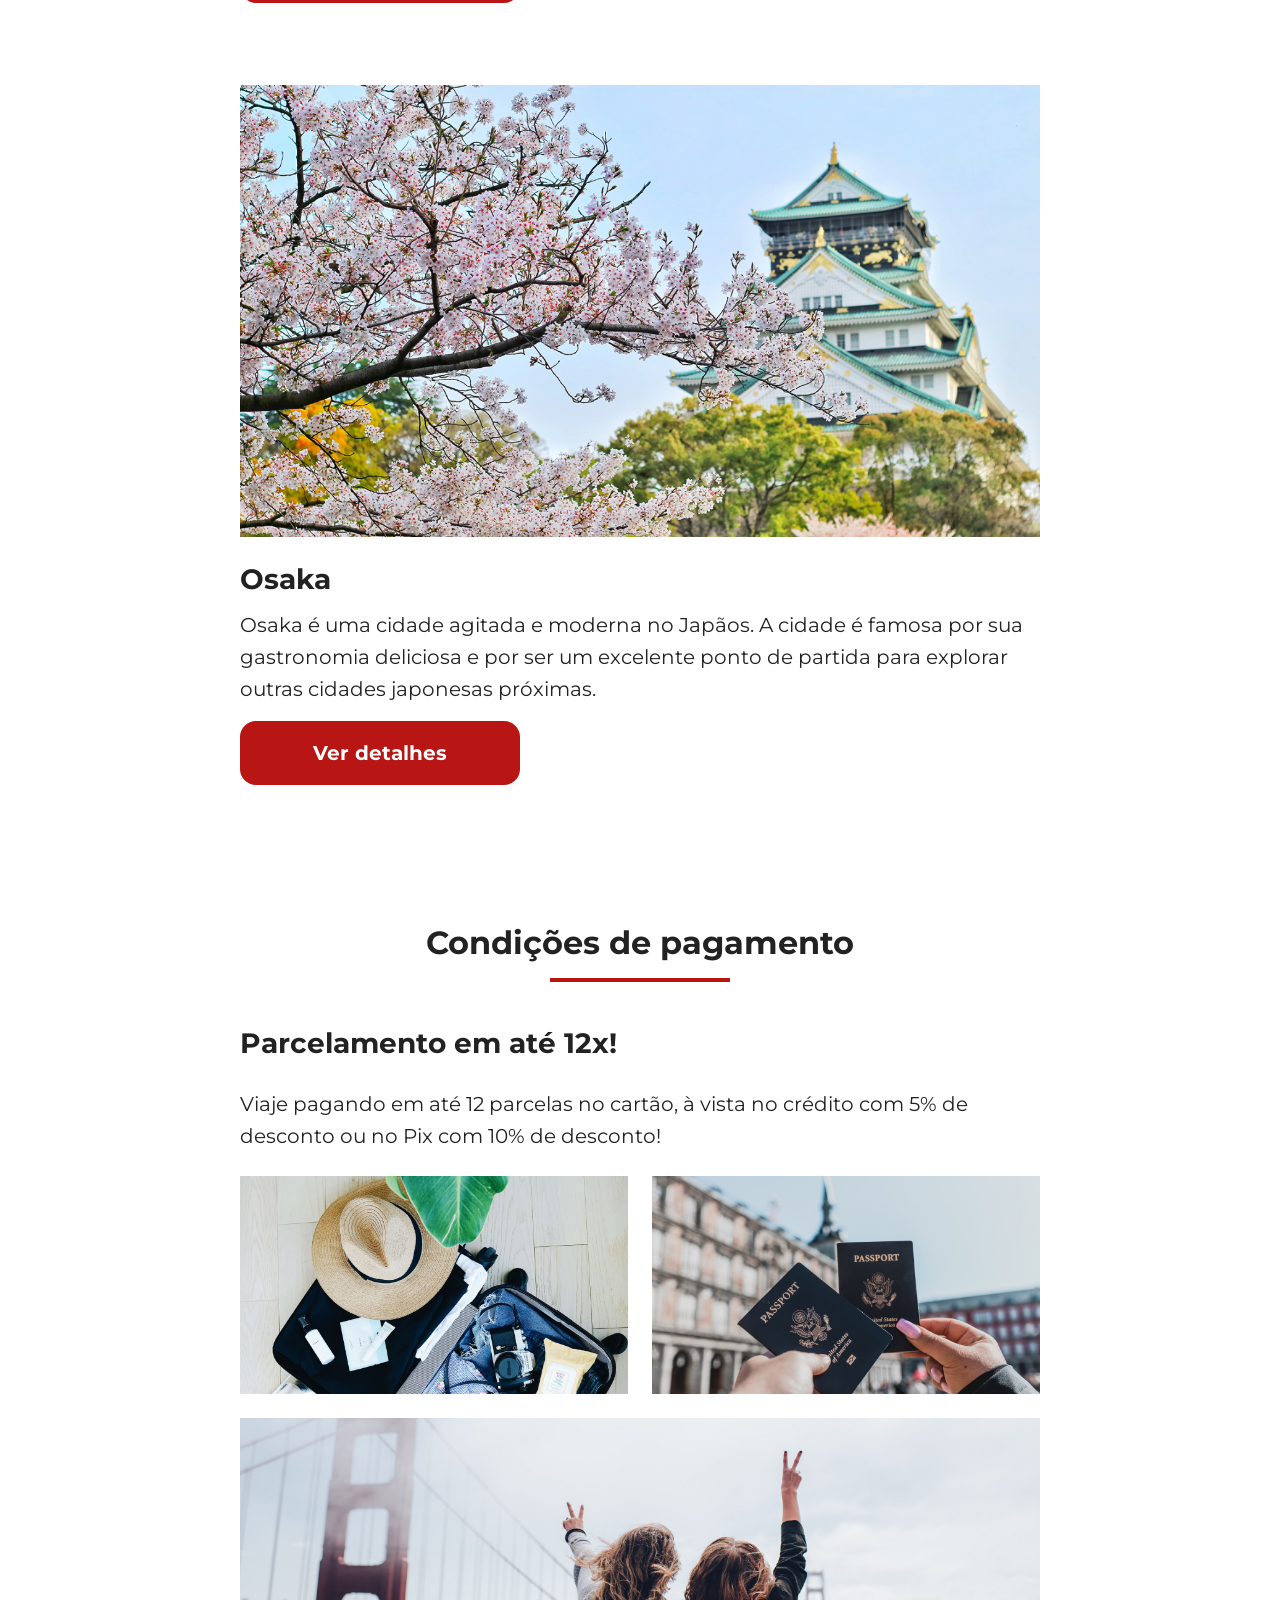
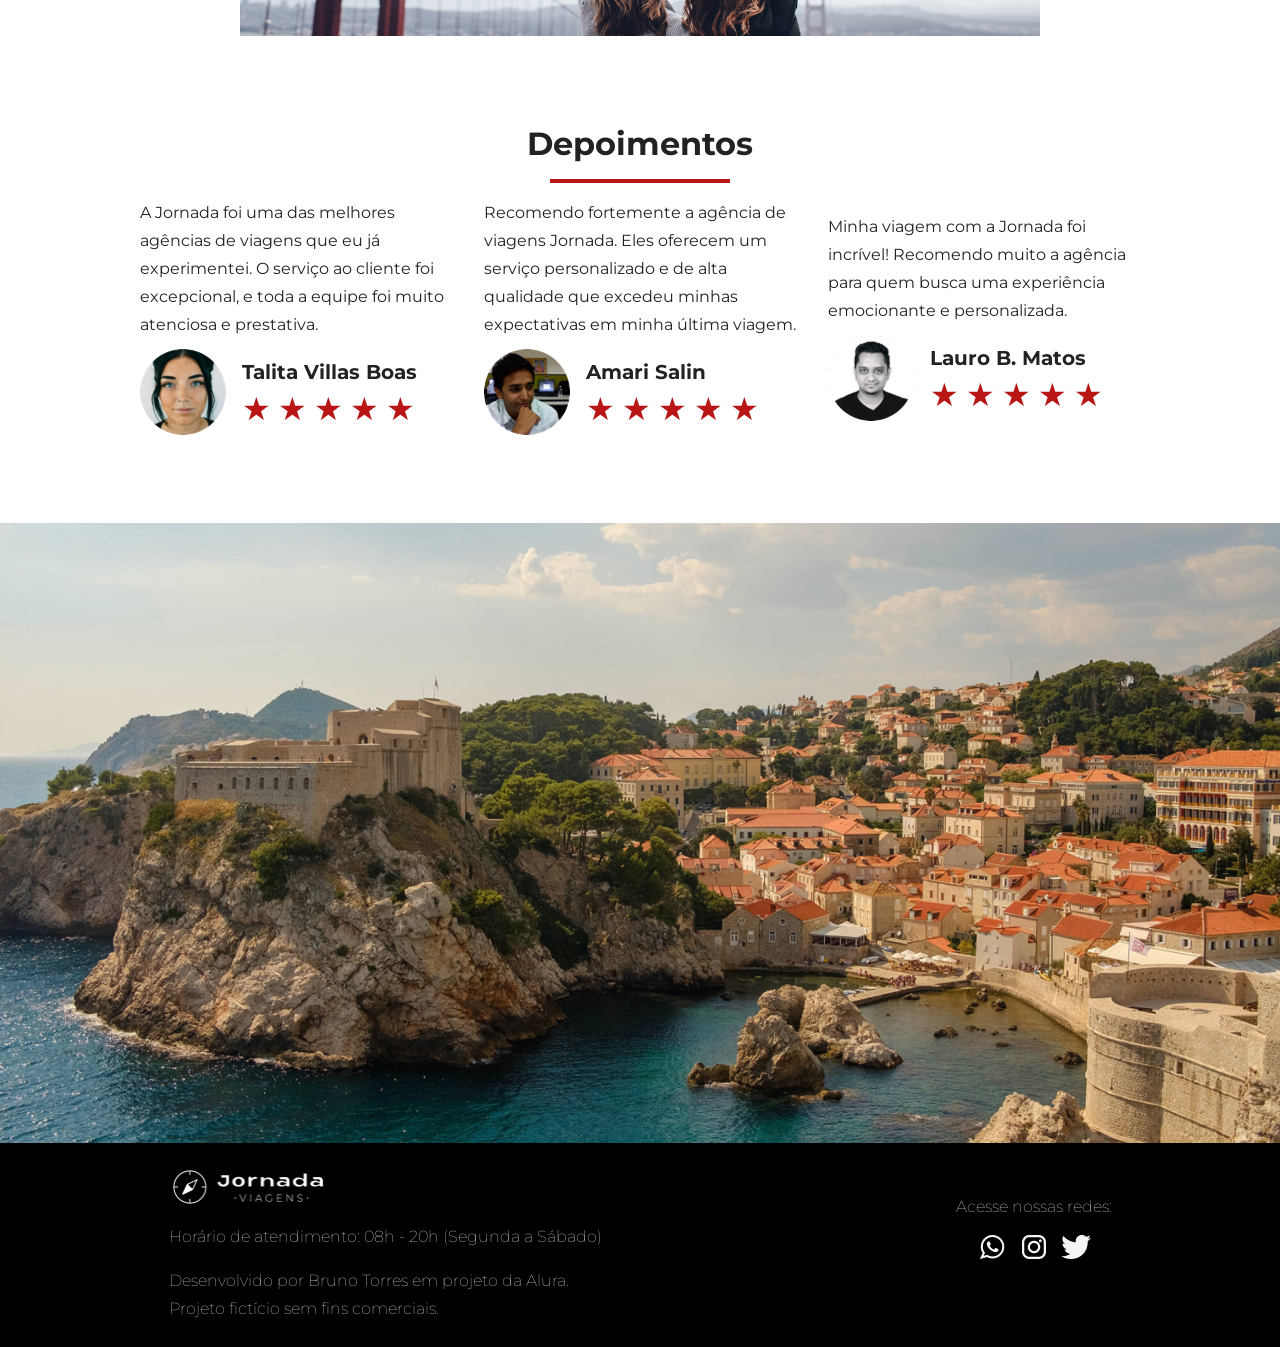
==== commit 78a44729: "Finalizada a responsividade do footer para tablet e desktop" ====
--- a/index.html
+++ b/index.html
@@ -7,7 +7,7 @@
     <link rel="stylesheet" href="css/style.css" />
   </head>
   <body>
-    <!--<header>
+    <header>
       <a href="index.html" title="Voltar para a página inicial" class="logo">
         <img
           class="logo-mobile"
@@ -261,7 +261,7 @@
 
     <section class="hero">
       <div class="hero-img hero-footer"></div>
-    </section> -->
+    </section>
   
     <footer class="footer">
       <div class="footer-content">
